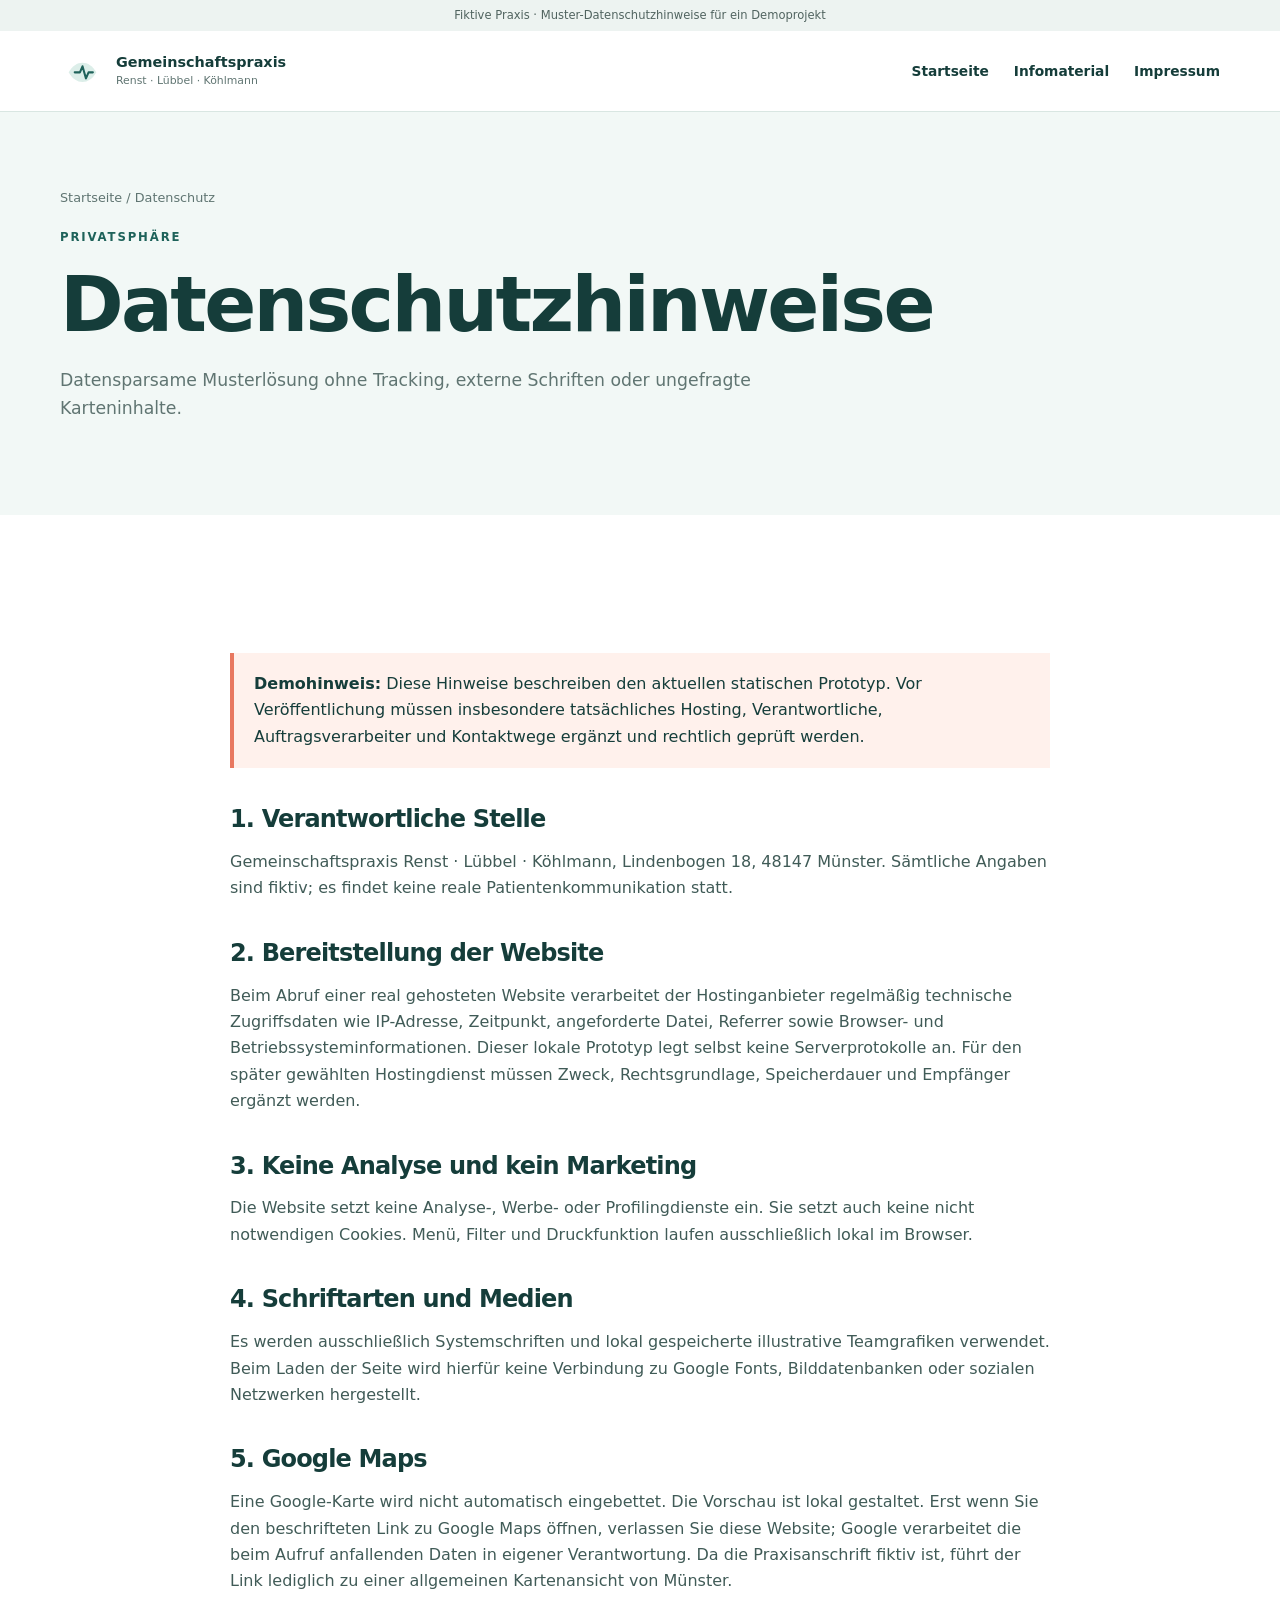
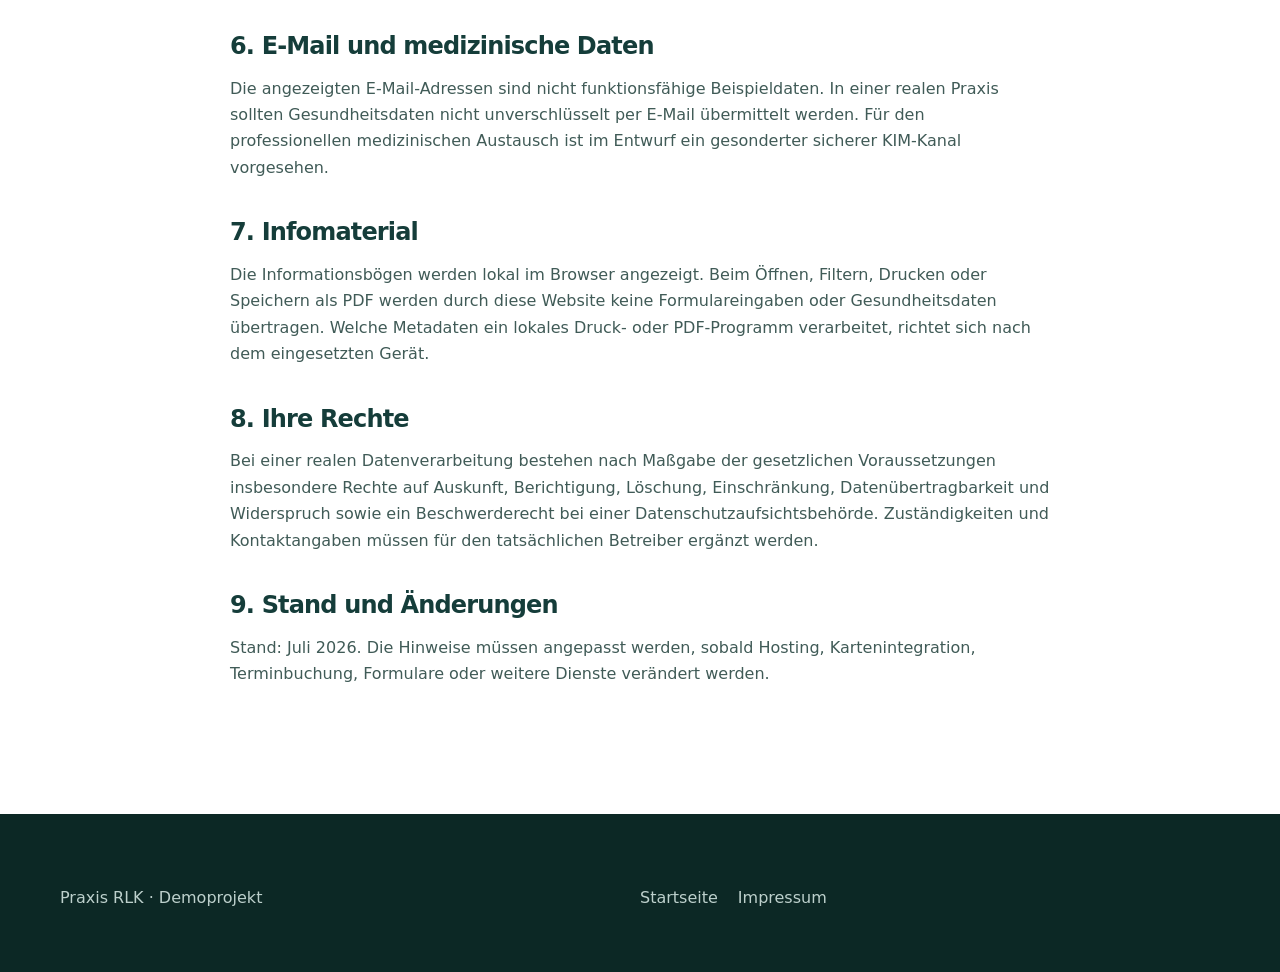
==== datenschutz.html @ 663704b7 "Expand practice site with team and patient resources" ====
<!doctype html>
<html lang="de">
  <head>
    <meta charset="UTF-8" />
    <meta name="viewport" content="width=device-width,initial-scale=1" />
    <title>Datenschutz · Praxis RLK</title>
    <link rel="stylesheet" href="styles.css" />
  </head>
  <body>
    <div class="demo-bar">
      Fiktive Praxis · Muster-Datenschutzhinweise für ein Demoprojekt
    </div>
    <header class="site-header">
      <div class="container header-inner">
        <a class="brand" href="index.html"
          ><svg class="logo" viewBox="0 0 52 52">
            <path d="M10 27c8-15 24-15 32 0-8 15-24 15-32 0Z" />
            <path d="M17 27h6l3-7 4 14 3-7h5" /></svg
          ><span
            ><strong>Gemeinschaftspraxis</strong
            ><small>Renst · Lübbel · Köhlmann</small></span
          ></a
        >
        <nav class="main-nav">
          <a href="index.html">Startseite</a
          ><a href="infomaterial.html">Infomaterial</a
          ><a href="impressum.html">Impressum</a>
        </nav>
      </div>
    </header>
    <main>
      <section class="subpage-hero">
        <div class="container">
          <div class="breadcrumbs">
            <a href="index.html">Startseite</a> / Datenschutz
          </div>
          <span class="eyebrow">Privatsphäre</span>
          <h1>Datenschutzhinweise</h1>
          <p>
            Datensparsame Musterlösung ohne Tracking, externe Schriften oder
            ungefragte Karteninhalte.
          </p>
        </div>
      </section>
      <section class="section">
        <div class="container legal-copy">
          <div class="notice">
            <b>Demohinweis:</b> Diese Hinweise beschreiben den aktuellen
            statischen Prototyp. Vor Veröffentlichung müssen insbesondere
            tatsächliches Hosting, Verantwortliche, Auftragsverarbeiter und
            Kontaktwege ergänzt und rechtlich geprüft werden.
          </div>
          <h2>1. Verantwortliche Stelle</h2>
          <p>
            Gemeinschaftspraxis Renst · Lübbel · Köhlmann, Lindenbogen 18, 48147
            Münster. Sämtliche Angaben sind fiktiv; es findet keine reale
            Patientenkommunikation statt.
          </p>
          <h2>2. Bereitstellung der Website</h2>
          <p>
            Beim Abruf einer real gehosteten Website verarbeitet der
            Hostinganbieter regelmäßig technische Zugriffsdaten wie IP-Adresse,
            Zeitpunkt, angeforderte Datei, Referrer sowie Browser- und
            Betriebssysteminformationen. Dieser lokale Prototyp legt selbst
            keine Serverprotokolle an. Für den später gewählten Hostingdienst
            müssen Zweck, Rechtsgrundlage, Speicherdauer und Empfänger ergänzt
            werden.
          </p>
          <h2>3. Keine Analyse und kein Marketing</h2>
          <p>
            Die Website setzt keine Analyse-, Werbe- oder Profilingdienste ein.
            Sie setzt auch keine nicht notwendigen Cookies. Menü, Filter und
            Druckfunktion laufen ausschließlich lokal im Browser.
          </p>
          <h2>4. Schriftarten und Medien</h2>
          <p>
            Es werden ausschließlich Systemschriften und lokal gespeicherte
            illustrative Teamgrafiken verwendet. Beim Laden der Seite wird
            hierfür keine Verbindung zu Google Fonts, Bilddatenbanken oder
            sozialen Netzwerken hergestellt.
          </p>
          <h2>5. Google Maps</h2>
          <p>
            Eine Google-Karte wird nicht automatisch eingebettet. Die Vorschau
            ist lokal gestaltet. Erst wenn Sie den beschrifteten Link zu Google
            Maps öffnen, verlassen Sie diese Website; Google verarbeitet die
            beim Aufruf anfallenden Daten in eigener Verantwortung. Da die
            Praxisanschrift fiktiv ist, führt der Link lediglich zu einer
            allgemeinen Kartenansicht von Münster.
          </p>
          <h2>6. E-Mail und medizinische Daten</h2>
          <p>
            Die angezeigten E-Mail-Adressen sind nicht funktionsfähige
            Beispieldaten. In einer realen Praxis sollten Gesundheitsdaten nicht
            unverschlüsselt per E-Mail übermittelt werden. Für den
            professionellen medizinischen Austausch ist im Entwurf ein
            gesonderter sicherer KIM-Kanal vorgesehen.
          </p>
          <h2>7. Infomaterial</h2>
          <p>
            Die Informationsbögen werden lokal im Browser angezeigt. Beim
            Öffnen, Filtern, Drucken oder Speichern als PDF werden durch diese
            Website keine Formulareingaben oder Gesundheitsdaten übertragen.
            Welche Metadaten ein lokales Druck- oder PDF-Programm verarbeitet,
            richtet sich nach dem eingesetzten Gerät.
          </p>
          <h2>8. Ihre Rechte</h2>
          <p>
            Bei einer realen Datenverarbeitung bestehen nach Maßgabe der
            gesetzlichen Voraussetzungen insbesondere Rechte auf Auskunft,
            Berichtigung, Löschung, Einschränkung, Datenübertragbarkeit und
            Widerspruch sowie ein Beschwerderecht bei einer
            Datenschutzaufsichtsbehörde. Zuständigkeiten und Kontaktangaben
            müssen für den tatsächlichen Betreiber ergänzt werden.
          </p>
          <h2>9. Stand und Änderungen</h2>
          <p>
            Stand: Juli 2026. Die Hinweise müssen angepasst werden, sobald
            Hosting, Kartenintegration, Terminbuchung, Formulare oder weitere
            Dienste verändert werden.
          </p>
        </div>
      </section>
    </main>
    <footer class="site-footer">
      <div class="container footer-main">
        <p>Praxis RLK · Demoprojekt</p>
        <nav>
          <a href="index.html">Startseite</a
          ><a href="impressum.html">Impressum</a>
        </nav>
      </div>
    </footer>
  </body>
</html>
---- styles.css ----
:root {
  --ink: #153d3a;
  --green: #1e625a;
  --mint: #dceee9;
  --pale: #f2f8f6;
  --cream: #fbfaf6;
  --coral: #e87860;
  --white: #fff;
  --muted: #607572;
  --line: #d9e6e2;
  --dark: #102e2b;
  --shadow: 0 20px 60px rgba(21, 61, 58, 0.12);
}
* {
  box-sizing: border-box;
}
html {
  scroll-behavior: smooth;
}
body {
  margin: 0;
  color: var(--ink);
  font-family:
    Inter,
    ui-sans-serif,
    system-ui,
    -apple-system,
    "Segoe UI",
    sans-serif;
  line-height: 1.65;
  background: #fff;
}
a {
  color: inherit;
  text-decoration: none;
}
button {
  font: inherit;
}
.container {
  width: min(1160px, calc(100% - 48px));
  margin: auto;
}
.sr-only {
  position: absolute;
  width: 1px;
  height: 1px;
  overflow: hidden;
  clip: rect(0, 0, 0, 0);
}
.skip-link {
  position: fixed;
  top: -60px;
  left: 20px;
  z-index: 100;
  padding: 10px 16px;
  background: var(--ink);
  color: #fff;
}
.skip-link:focus {
  top: 16px;
}
.demo-bar {
  padding: 6px 20px;
  text-align: center;
  color: #516460;
  background: #edf3f1;
  font-size: 0.72rem;
}
.site-header {
  position: sticky;
  top: 0;
  z-index: 20;
  background: rgba(255, 255, 255, 0.95);
  border-bottom: 1px solid var(--line);
  backdrop-filter: blur(12px);
}
.header-inner {
  min-height: 80px;
  display: flex;
  align-items: center;
  justify-content: space-between;
}
.brand {
  display: flex;
  align-items: center;
  gap: 11px;
  line-height: 1.1;
}
.brand strong,
.brand small {
  display: block;
}
.brand strong {
  font-size: 0.9rem;
}
.brand small {
  margin-top: 5px;
  color: var(--muted);
  font-size: 0.68rem;
}
.logo {
  width: 45px;
  height: 45px;
}
.logo path:first-child {
  fill: var(--mint);
}
.logo path:last-child {
  fill: none;
  stroke: var(--green);
  stroke-width: 2.4;
  stroke-linecap: round;
  stroke-linejoin: round;
}
.main-nav {
  display: flex;
  align-items: center;
  gap: 25px;
  font-size: 0.86rem;
  font-weight: 650;
}
.main-nav a:hover {
  color: var(--coral);
}
.menu-toggle {
  display: none;
  border: 0;
  background: transparent;
}
.menu-toggle > span:not(.sr-only) {
  display: block;
  width: 24px;
  height: 2px;
  margin: 5px;
  background: var(--ink);
}
h1,
h2,
h3 {
  margin: 0;
  line-height: 1.12;
  letter-spacing: -0.035em;
}
h1 {
  font-size: clamp(3.2rem, 6vw, 5.8rem);
}
h1 em {
  font-style: normal;
  color: var(--coral);
}
h2 {
  font-size: clamp(2.2rem, 4vw, 3.6rem);
}
.eyebrow {
  display: block;
  margin-bottom: 15px;
  color: var(--green);
  font-size: 0.73rem;
  font-weight: 800;
  letter-spacing: 0.16em;
  text-transform: uppercase;
}
.eyebrow.light {
  color: #99c9be;
}
.button {
  display: inline-flex;
  align-items: center;
  justify-content: center;
  min-height: 52px;
  padding: 0 23px;
  border: 0;
  border-radius: 5px;
  color: #fff;
  background: var(--green);
  font-weight: 750;
  cursor: pointer;
}
.button:hover {
  background: #174e48;
}
.button-light {
  color: var(--ink);
  background: #fff;
}
.text-link {
  font-weight: 750;
  text-decoration: underline;
  text-underline-offset: 5px;
}
.hero {
  overflow: hidden;
  padding-top: 80px;
  background: linear-gradient(115deg, var(--cream), #fff 65%);
}
.hero-grid {
  display: grid;
  grid-template-columns: 1.05fr 0.95fr;
  align-items: center;
  gap: 60px;
}
.hero-copy {
  padding-bottom: 75px;
}
.lead {
  max-width: 600px;
  margin: 25px 0 30px;
  color: var(--muted);
  font-size: 1.18rem;
}
.hero-actions {
  display: flex;
  align-items: center;
  gap: 28px;
}
.trust-row {
  display: flex;
  flex-wrap: wrap;
  gap: 20px;
  margin-top: 34px;
  color: var(--muted);
  font-size: 0.84rem;
}
.hero-art {
  position: relative;
  min-height: 500px;
}
.hero-circle {
  position: absolute;
  inset: 15px -120px 0 10px;
  border-radius: 180px 0 0;
  background: #d5e9e4;
}
.hero-art svg {
  position: absolute;
  bottom: 0;
  left: 20px;
  width: 500px;
  max-width: 100%;
}
.hero-note {
  position: absolute;
  bottom: 26px;
  left: -10px;
  padding: 16px 20px;
  background: white;
  box-shadow: var(--shadow);
}
.hero-note b,
.hero-note small {
  display: block;
}
.hero-note small {
  color: var(--muted);
}
.quick-info {
  position: relative;
  display: grid;
  grid-template-columns: repeat(3, 1fr);
  background: #fff;
  box-shadow: 0 -8px 35px rgba(21, 61, 58, 0.06);
}
.quick-info > div {
  display: flex;
  gap: 14px;
  align-items: center;
  padding: 22px 28px;
  border-right: 1px solid var(--line);
}
.quick-info span {
  font-size: 1.4rem;
  color: var(--green);
}
.quick-info p {
  margin: 0;
}
.quick-info small,
.quick-info strong {
  display: block;
}
.quick-info small {
  color: var(--muted);
}
.section {
  padding: 110px 0;
}
.section-heading {
  display: grid;
  grid-template-columns: 1.15fr 0.85fr;
  align-items: end;
  gap: 80px;
  margin-bottom: 48px;
}
.section-heading > p {
  margin: 0;
  color: var(--muted);
}
.team-section {
  background: var(--pale);
}
.group-title {
  display: flex;
  justify-content: space-between;
  align-items: center;
  margin-bottom: 20px;
  font-size: 1.15rem;
}
.group-title span {
  color: var(--muted);
  font-size: 0.75rem;
  font-weight: 500;
  letter-spacing: 0.05em;
}
.team-second {
  margin-top: 55px;
}
.team-grid {
  display: grid;
  grid-template-columns: repeat(3, 1fr);
  gap: 22px;
}
.person-card {
  overflow: hidden;
  background: #fff;
  box-shadow: 0 8px 30px rgba(21, 61, 58, 0.05);
}
.person-card img {
  display: block;
  width: 100%;
  height: 330px;
  object-fit: cover;
  background: #d8e9e4;
}
.person-card > div {
  padding: 23px 24px 27px;
}
.person-card p {
  margin: 0 0 7px;
  color: var(--coral);
  font-size: 0.7rem;
  font-weight: 800;
  text-transform: uppercase;
  letter-spacing: 0.12em;
}
.person-card h3 {
  font-size: 1.22rem;
}
.person-card span {
  color: var(--muted);
  font-size: 0.84rem;
}
.assistants .person-card img {
  height: 280px;
}
.image-disclaimer,
.fineprint {
  margin: 25px 0 0;
  color: var(--muted);
  font-size: 0.78rem;
}
.services-grid {
  display: grid;
  grid-template-columns: repeat(3, 1fr);
  border-top: 1px solid var(--line);
  border-left: 1px solid var(--line);
}
.services-grid article {
  min-height: 205px;
  padding: 30px;
  border-right: 1px solid var(--line);
  border-bottom: 1px solid var(--line);
}
.services-grid i {
  display: block;
  color: #9eb2ae;
  font-size: 0.72rem;
  font-style: normal;
}
.services-grid b {
  display: block;
  margin: 25px 0 8px;
  font-size: 1.05rem;
}
.services-grid p {
  margin: 0;
  color: var(--muted);
  font-size: 0.87rem;
}
.material-teaser {
  padding: 90px 0;
  color: white;
  background: var(--green);
}
.teaser-grid {
  display: grid;
  grid-template-columns: 1fr 1fr;
  gap: 100px;
  align-items: center;
}
.teaser-grid p {
  max-width: 540px;
  color: #cce0db;
}
.paper-stack {
  position: relative;
  min-height: 330px;
}
.paper-stack article {
  position: absolute;
  width: 78%;
  padding: 30px;
  color: var(--ink);
  background: #fff;
  box-shadow: var(--shadow);
  transform: rotate(-3deg);
}
.paper-stack article:nth-child(2) {
  top: 70px;
  left: 12%;
  transform: rotate(2deg);
}
.paper-stack article:nth-child(3) {
  top: 145px;
  left: 22%;
  transform: rotate(-1deg);
}
.paper-stack span,
.paper-stack b,
.paper-stack small {
  display: block;
}
.paper-stack span {
  color: var(--coral);
  font-size: 0.7rem;
}
.paper-stack b {
  margin: 15px 0;
}
.paper-stack small {
  color: var(--muted);
}
.hours-section {
  color: #fff;
  background: var(--dark);
}
.hours-grid {
  display: grid;
  grid-template-columns: 1fr 1fr;
  gap: 100px;
  align-items: center;
}
.hours-grid > div:first-child p {
  color: #bfd1cd;
}
.hours-card {
  padding: 28px 40px;
  background: rgba(255, 255, 255, 0.08);
}
.hours-card div {
  display: flex;
  justify-content: space-between;
  padding: 13px 0;
  border-bottom: 1px solid rgba(255, 255, 255, 0.14);
}
.hours-card p {
  text-align: center;
  color: #a8c1bc;
  font-size: 0.8rem;
}
.contact-section {
  background: var(--cream);
}
.contact-grid {
  display: grid;
  grid-template-columns: 0.68fr 1.32fr;
  gap: 60px;
}
.contact-details > a,
.contact-details > div {
  display: flex;
  gap: 15px;
  padding: 17px 0;
  border-bottom: 1px solid var(--line);
}
.contact-details > * > span {
  display: grid;
  place-items: center;
  width: 42px;
  height: 42px;
  flex: 0 0 42px;
  border-radius: 50%;
  color: var(--green);
  background: var(--mint);
}
.contact-details p {
  margin: 0;
}
.contact-details small,
.contact-details b {
  display: block;
}
.contact-details small {
  color: var(--muted);
}
.contact-details aside {
  margin-top: 25px;
  padding: 18px;
  background: #fff;
  border-left: 3px solid var(--coral);
}
.contact-details aside p {
  color: var(--muted);
  font-size: 0.83rem;
}
.map-consent {
  position: relative;
  min-height: 430px;
  overflow: hidden;
  background: #dfeae4;
}
.map-drawing {
  position: absolute;
  inset: 0;
  opacity: 0.5;
  background:
    repeating-linear-gradient(
      30deg,
      transparent 0 50px,
      #fff 51px 58px,
      transparent 59px 110px
    ),
    repeating-linear-gradient(
      120deg,
      transparent 0 70px,
      #b9d1c9 71px 78px,
      transparent 79px 135px
    );
}
.pin {
  position: absolute;
  top: 40%;
  left: 48%;
  display: grid;
  place-items: center;
  width: 55px;
  height: 55px;
  border: 6px solid #fff;
  border-radius: 50% 50% 50% 0;
  color: #fff;
  background: var(--coral);
  font-size: 1.4rem;
  transform: rotate(-45deg);
}
.map-copy {
  position: absolute;
  right: 25px;
  bottom: 25px;
  width: min(420px, calc(100% - 50px));
  padding: 25px;
  background: #fff;
  box-shadow: var(--shadow);
}
.map-copy h3 {
  font-size: 1.4rem;
}
.map-copy p {
  color: var(--muted);
  font-size: 0.84rem;
}
.map-copy .button {
  margin-right: 15px;
}
.map-copy .text-link {
  display: inline-block;
  margin-top: 14px;
  font-size: 0.78rem;
}
.map-consent.is-active .map-drawing {
  background: #d9e7e3;
}
.map-consent.is-active .map-copy {
  position: absolute;
  inset: 25px;
  width: auto;
  display: grid;
  place-items: center;
  text-align: center;
}
.professional-contact {
  display: grid;
  grid-template-columns: 0.75fr 1.25fr;
  gap: 55px;
  margin-top: 75px;
  padding: 42px;
  color: #fff;
  background: var(--ink);
}
.professional-contact h2 {
  font-size: 2.1rem;
}
.professional-contact p {
  color: #c5d5d1;
}
.pro-options {
  display: grid;
  gap: 10px;
}
.pro-options article {
  padding: 17px 20px;
  background: rgba(255, 255, 255, 0.08);
}
.pro-options b,
.pro-options p,
.pro-options small {
  display: block;
  margin: 0;
}
.pro-options small {
  color: #a9c3bd;
}
.emergency {
  padding: 24px 0;
  background: #fff0eb;
}
.emergency .container {
  display: flex;
  justify-content: center;
  gap: 25px;
}
.emergency p {
  margin: 0;
}
.emergency a {
  font-weight: bold;
  text-decoration: underline;
}
.site-footer {
  padding-top: 55px;
  color: #bdd0cc;
  background: #0c2825;
}
.footer-main {
  display: grid;
  grid-template-columns: 1fr 1fr auto;
  align-items: center;
  gap: 30px;
  padding-bottom: 45px;
}
.footer-main nav {
  display: flex;
  gap: 20px;
}
.footer-bottom {
  display: flex;
  justify-content: space-between;
  padding: 18px 0;
  border-top: 1px solid rgba(255, 255, 255, 0.12);
  font-size: 0.75rem;
}
/* Unterseiten und Infomaterial */
.subpage-hero {
  padding: 75px 0;
  background: var(--pale);
}
.subpage-hero p {
  max-width: 720px;
  color: var(--muted);
  font-size: 1.08rem;
}
.breadcrumbs {
  margin-bottom: 20px;
  color: var(--muted);
  font-size: 0.8rem;
}
.library-toolbar {
  display: flex;
  flex-wrap: wrap;
  gap: 10px;
  margin-bottom: 35px;
}
.filter-button {
  padding: 9px 14px;
  border: 1px solid var(--line);
  border-radius: 99px;
  background: #fff;
  color: var(--ink);
  cursor: pointer;
}
.filter-button.active {
  color: #fff;
  background: var(--green);
}
.material-grid {
  display: grid;
  grid-template-columns: repeat(3, 1fr);
  gap: 18px;
}
.material-card {
  display: flex;
  flex-direction: column;
  min-height: 245px;
  padding: 25px;
  border: 1px solid var(--line);
  background: #fff;
}
.material-card .tag {
  color: var(--coral);
  font-size: 0.68rem;
  font-weight: 800;
  text-transform: uppercase;
  letter-spacing: 0.1em;
}
.material-card h2 {
  margin: 22px 0 10px;
  font-size: 1.25rem;
}
.material-card p {
  margin: 0 0 22px;
  color: var(--muted);
  font-size: 0.86rem;
}
.material-card a {
  margin-top: auto;
  font-weight: 750;
}
.sheet {
  display: none;
}
.sheet:target {
  display: block;
}
.sheet:target ~ .material-library {
  display: none;
}
.info-sheet {
  max-width: 840px;
  margin: 0 auto;
  padding: 60px 0;
}
.sheet-header {
  padding-bottom: 30px;
  border-bottom: 3px solid var(--green);
}
.sheet-header h1 {
  font-size: 2.7rem;
}
.sheet-meta {
  color: var(--muted);
  font-size: 0.8rem;
}
.sheet-body h2 {
  margin-top: 35px;
  font-size: 1.35rem;
}
.sheet-body li {
  margin-bottom: 8px;
}
.notice {
  margin: 28px 0;
  padding: 18px 20px;
  background: #fff1ec;
  border-left: 4px solid var(--coral);
}
.sheet-actions {
  display: flex;
  gap: 12px;
  margin-top: 35px;
}
.legal-copy {
  max-width: 820px;
}
.legal-copy h2 {
  margin-top: 38px;
  font-size: 1.5rem;
}
.legal-copy h3 {
  margin-top: 25px;
  font-size: 1.1rem;
}
.legal-copy p,
.legal-copy li {
  color: #405b57;
}
@media (max-width: 980px) {
  .main-nav {
    position: absolute;
    top: 80px;
    left: 0;
    right: 0;
    display: none;
    flex-direction: column;
    align-items: stretch;
    padding: 24px;
    background: #fff;
    box-shadow: var(--shadow);
  }
  .main-nav.is-open {
    display: flex;
  }
  .menu-toggle {
    display: block;
  }
  .hero-grid,
  .section-heading,
  .teaser-grid,
  .hours-grid,
  .contact-grid,
  .professional-contact {
    grid-template-columns: 1fr;
  }
  .hero-copy {
    padding-bottom: 10px;
  }
  .hero-art {
    min-height: 410px;
  }
  .quick-info,
  .team-grid,
  .services-grid,
  .material-grid {
    grid-template-columns: repeat(2, 1fr);
  }
  .teaser-grid,
  .hours-grid {
    gap: 50px;
  }
  .footer-main {
    grid-template-columns: 1fr 1fr;
  }
  .footer-main nav {
    grid-column: 1/-1;
  }
}
@media (max-width: 640px) {
  .container {
    width: min(100% - 30px, 1160px);
  }
  .demo-bar {
    font-size: 0.62rem;
  }
  .brand strong {
    font-size: 0.78rem;
  }
  .brand small {
    font-size: 0.58rem;
  }
  .logo {
    width: 38px;
  }
  .hero {
    padding-top: 55px;
  }
  .hero-actions {
    align-items: flex-start;
    flex-direction: column;
  }
  .hero-art {
    min-height: 330px;
  }
  .quick-info,
  .team-grid,
  .services-grid,
  .material-grid {
    grid-template-columns: 1fr;
  }
  .quick-info > div {
    border-right: 0;
    border-bottom: 1px solid var(--line);
  }
  .section {
    padding: 75px 0;
  }
  .group-title {
    align-items: flex-start;
    flex-direction: column;
    gap: 7px;
  }
  .person-card img,
  .assistants .person-card img {
    height: 340px;
  }
  .paper-stack {
    min-height: 300px;
  }
  .hours-card {
    padding: 20px;
  }
  .professional-contact {
    padding: 28px;
  }
  .map-copy .button {
    margin: 0;
  }
  .emergency .container,
  .footer-bottom {
    align-items: flex-start;
    flex-direction: column;
    gap: 5px;
  }
  .footer-main {
    grid-template-columns: 1fr;
  }
  .footer-main nav {
    grid-column: auto;
    flex-wrap: wrap;
  }
  .sheet-header h1 {
    font-size: 2rem;
  }
}
@media print {
  .demo-bar,
  .site-header,
  .site-footer,
  .subpage-hero,
  .material-library,
  .sheet-actions {
    display: none !important;
  }
  .sheet,
  .sheet:target {
    display: block;
  }
  .sheet:not(:target) {
    display: none;
  }
  .info-sheet {
    padding: 0;
  }
  .notice {
    break-inside: avoid;
  }
  body {
    font-size: 11pt;
    color: #000;
  }
  .sheet-body h2 {
    break-after: avoid;
  }
}
@media (prefers-reduced-motion: reduce) {
  html {
    scroll-behavior: auto;
  }
  * {
    transition: none !important;
  }
}
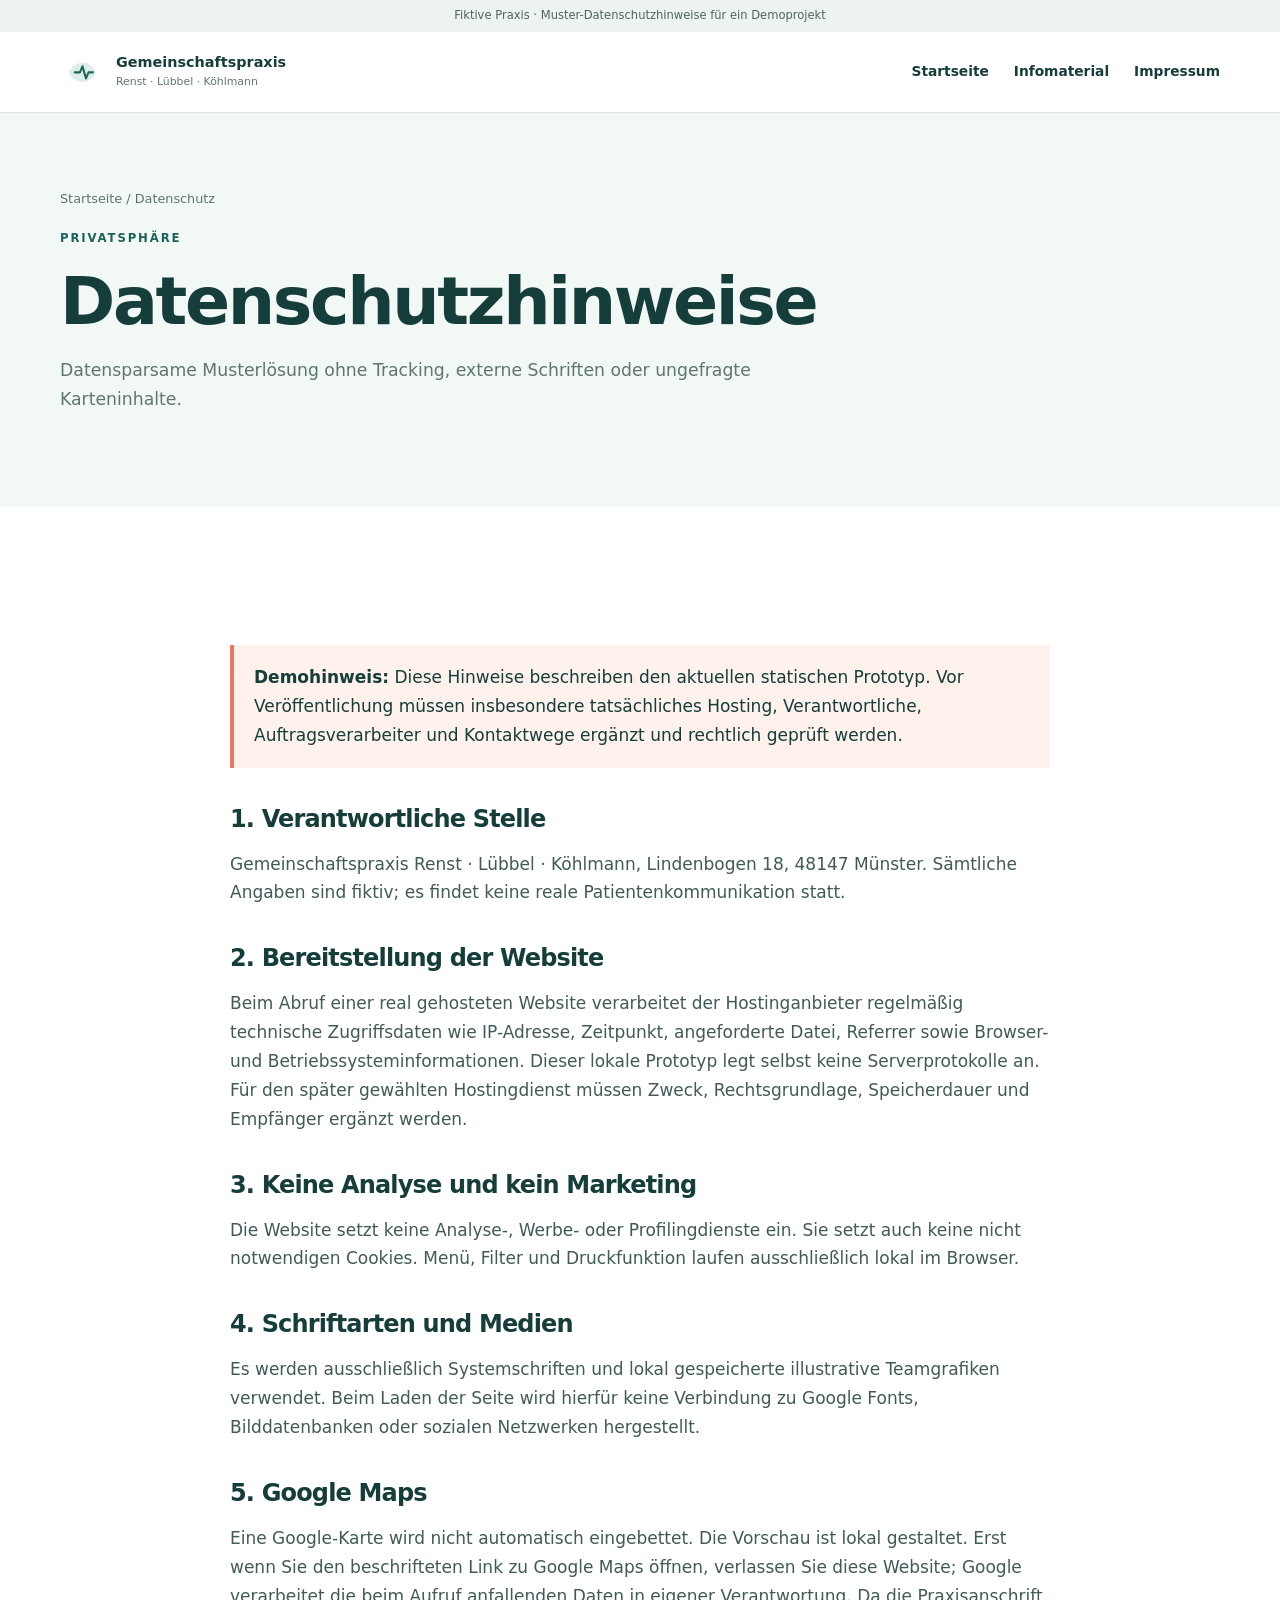
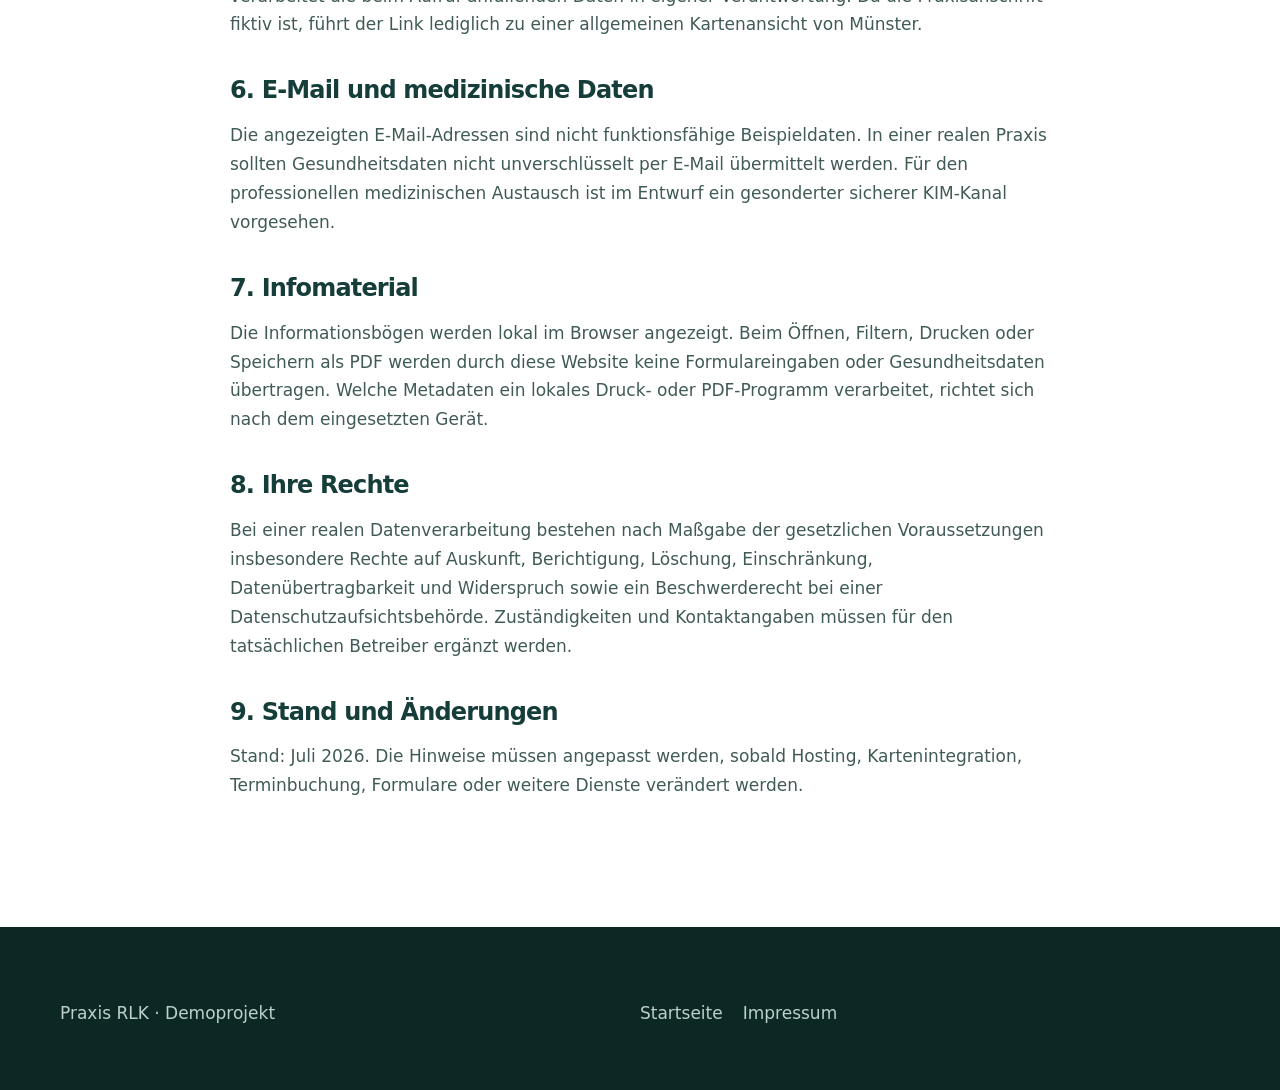
==== commit cafb8c82: "Restructure practice site and expand patient guides" ====
--- a/datenschutz.html
+++ b/datenschutz.html
@@ -21,7 +21,16 @@
             ><small>Renst · Lübbel · Köhlmann</small></span
           ></a
         >
-        <nav class="main-nav">
+        <button
+          class="menu-toggle"
+          type="button"
+          aria-expanded="false"
+          aria-controls="main-nav"
+        >
+          <span></span><span></span><span></span
+          ><span class="sr-only">Menü öffnen</span>
+        </button>
+        <nav class="main-nav" id="main-nav" aria-label="Hauptnavigation">
           <a href="index.html">Startseite</a
           ><a href="infomaterial.html">Infomaterial</a
           ><a href="impressum.html">Impressum</a>
--- a/styles.css
+++ b/styles.css
@@ -947,3 +947,279 @@
     transition: none !important;
   }
 }
+
+/* Ruhige Portal-Startseite und klar getrennte Inhaltsseiten */
+body {
+  font-size: 17px;
+  line-height: 1.7;
+}
+h1,
+h2,
+h3,
+body {
+  font-family:
+    Inter,
+    ui-sans-serif,
+    system-ui,
+    -apple-system,
+    "Segoe UI",
+    sans-serif;
+}
+h1 {
+  font-size: clamp(3rem, 5.2vw, 5rem);
+}
+h2 {
+  font-size: clamp(2rem, 3.2vw, 3rem);
+}
+.landing {
+  padding: 105px 0 90px;
+  background: var(--cream);
+}
+.landing-grid {
+  display: grid;
+  grid-template-columns: 1.3fr 0.7fr;
+  align-items: end;
+  gap: 90px;
+}
+.landing-grid .lead {
+  max-width: 680px;
+}
+.landing-panel {
+  padding: 34px;
+  border-top: 4px solid var(--coral);
+  background: #fff;
+  box-shadow: var(--shadow);
+}
+.landing-panel span,
+.landing-panel strong,
+.landing-panel small {
+  display: block;
+}
+.landing-panel span {
+  color: var(--muted);
+  font-size: 0.78rem;
+  text-transform: uppercase;
+  letter-spacing: 0.12em;
+}
+.landing-panel strong {
+  margin: 18px 0;
+  font-size: 1.35rem;
+  line-height: 1.45;
+}
+.landing-panel small {
+  color: var(--muted);
+}
+.portal-section {
+  padding: 85px 0 110px;
+}
+.portal-intro {
+  margin: 0 0 30px;
+  color: var(--muted);
+  font-size: 1rem;
+}
+.portal-grid {
+  display: grid;
+  grid-template-columns: repeat(3, 1fr);
+  border-top: 1px solid var(--line);
+  border-left: 1px solid var(--line);
+}
+.portal-grid > a {
+  min-height: 245px;
+  padding: 34px;
+  border-right: 1px solid var(--line);
+  border-bottom: 1px solid var(--line);
+  background: #fff;
+}
+.portal-grid > a:hover {
+  background: var(--pale);
+}
+.portal-grid span {
+  color: var(--coral);
+  font-size: 0.75rem;
+}
+.portal-grid h2 {
+  margin: 36px 0 10px;
+  font-size: 1.45rem;
+}
+.portal-grid p {
+  margin: 0 0 24px;
+  color: var(--muted);
+  font-size: 0.92rem;
+}
+.portal-grid b {
+  font-size: 0.85rem;
+}
+.content-split {
+  display: grid;
+  grid-template-columns: 1fr 0.85fr;
+  gap: 100px;
+  align-items: start;
+}
+.content-split article p {
+  color: var(--muted);
+}
+.dark-card {
+  color: #fff;
+  background: var(--ink);
+}
+.dark-card h2 {
+  margin-bottom: 22px;
+  font-size: 1.55rem;
+}
+.simple-section-title {
+  margin-bottom: 28px;
+  font-size: 1.65rem;
+}
+.second-title {
+  margin-top: 75px;
+}
+.pro-section {
+  color: #fff;
+  background: var(--ink);
+}
+.pro-section .professional-contact {
+  margin-top: 0;
+  padding: 0;
+}
+
+/* Ausführliche, druckfreundliche Informationsbögen */
+.info-sheet {
+  max-width: 900px;
+  padding: 80px 52px;
+}
+.sheet-header {
+  margin-bottom: 40px;
+  padding-bottom: 32px;
+}
+.sheet-header h1 {
+  max-width: 760px;
+  font-size: clamp(2.35rem, 4vw, 3.35rem);
+}
+.sheet-lead {
+  margin: 0 0 36px;
+  color: #405b57;
+  font-size: 1.1rem;
+  line-height: 1.75;
+}
+.sheet-body {
+  font-size: 1rem;
+  line-height: 1.75;
+}
+.sheet-body > h2 {
+  margin: 44px 0 14px;
+  font-size: 1.45rem;
+}
+.sheet-body > p {
+  max-width: 72ch;
+}
+.sheet-body ol {
+  margin: 22px 0 34px;
+  padding-left: 1.4rem;
+}
+.sheet-body li {
+  padding-left: 10px;
+  margin-bottom: 15px;
+}
+.sheet-columns {
+  display: grid;
+  grid-template-columns: 1fr 1fr;
+  gap: 48px;
+  margin: 45px 0;
+  padding: 36px 0;
+  border-top: 1px solid var(--line);
+  border-bottom: 1px solid var(--line);
+}
+.sheet-columns h2 {
+  margin: 0 0 12px;
+  font-size: 1.25rem;
+}
+.sheet-columns p {
+  margin: 0;
+  color: #405b57;
+}
+.sheet .notice {
+  margin: 38px 0;
+  padding: 24px 28px;
+}
+.sheet-actions {
+  padding-top: 20px;
+  border-top: 1px solid var(--line);
+}
+.material-card {
+  min-height: 270px;
+  padding: 30px;
+}
+.material-card h2 {
+  margin-top: 26px;
+  line-height: 1.3;
+}
+
+@page {
+  size: A4;
+  margin: 18mm;
+}
+@media print {
+  .info-sheet {
+    width: auto;
+    max-width: none;
+    min-height: 260mm;
+    padding: 0;
+  }
+  .sheet-header h1 {
+    font-size: 25pt;
+  }
+  .sheet-lead {
+    font-size: 11pt;
+  }
+  .sheet-body {
+    font-size: 10.5pt;
+    line-height: 1.55;
+  }
+  .sheet-body > h2 {
+    margin-top: 8mm;
+    font-size: 15pt;
+  }
+  .sheet-columns {
+    gap: 10mm;
+    margin: 8mm 0;
+    padding: 7mm 0;
+  }
+  .notice {
+    background: #f5f5f5 !important;
+    print-color-adjust: exact;
+  }
+}
+@media (max-width: 980px) {
+  .landing-grid,
+  .content-split {
+    grid-template-columns: 1fr;
+    gap: 45px;
+  }
+  .portal-grid {
+    grid-template-columns: repeat(2, 1fr);
+  }
+}
+@media (max-width: 640px) {
+  body {
+    font-size: 16px;
+  }
+  .landing {
+    padding: 65px 0;
+  }
+  .portal-section {
+    padding: 60px 0 80px;
+  }
+  .portal-grid {
+    grid-template-columns: 1fr;
+  }
+  .portal-grid > a {
+    min-height: 210px;
+  }
+  .info-sheet {
+    padding: 55px 0;
+  }
+  .sheet-columns {
+    grid-template-columns: 1fr;
+    gap: 32px;
+  }
+}
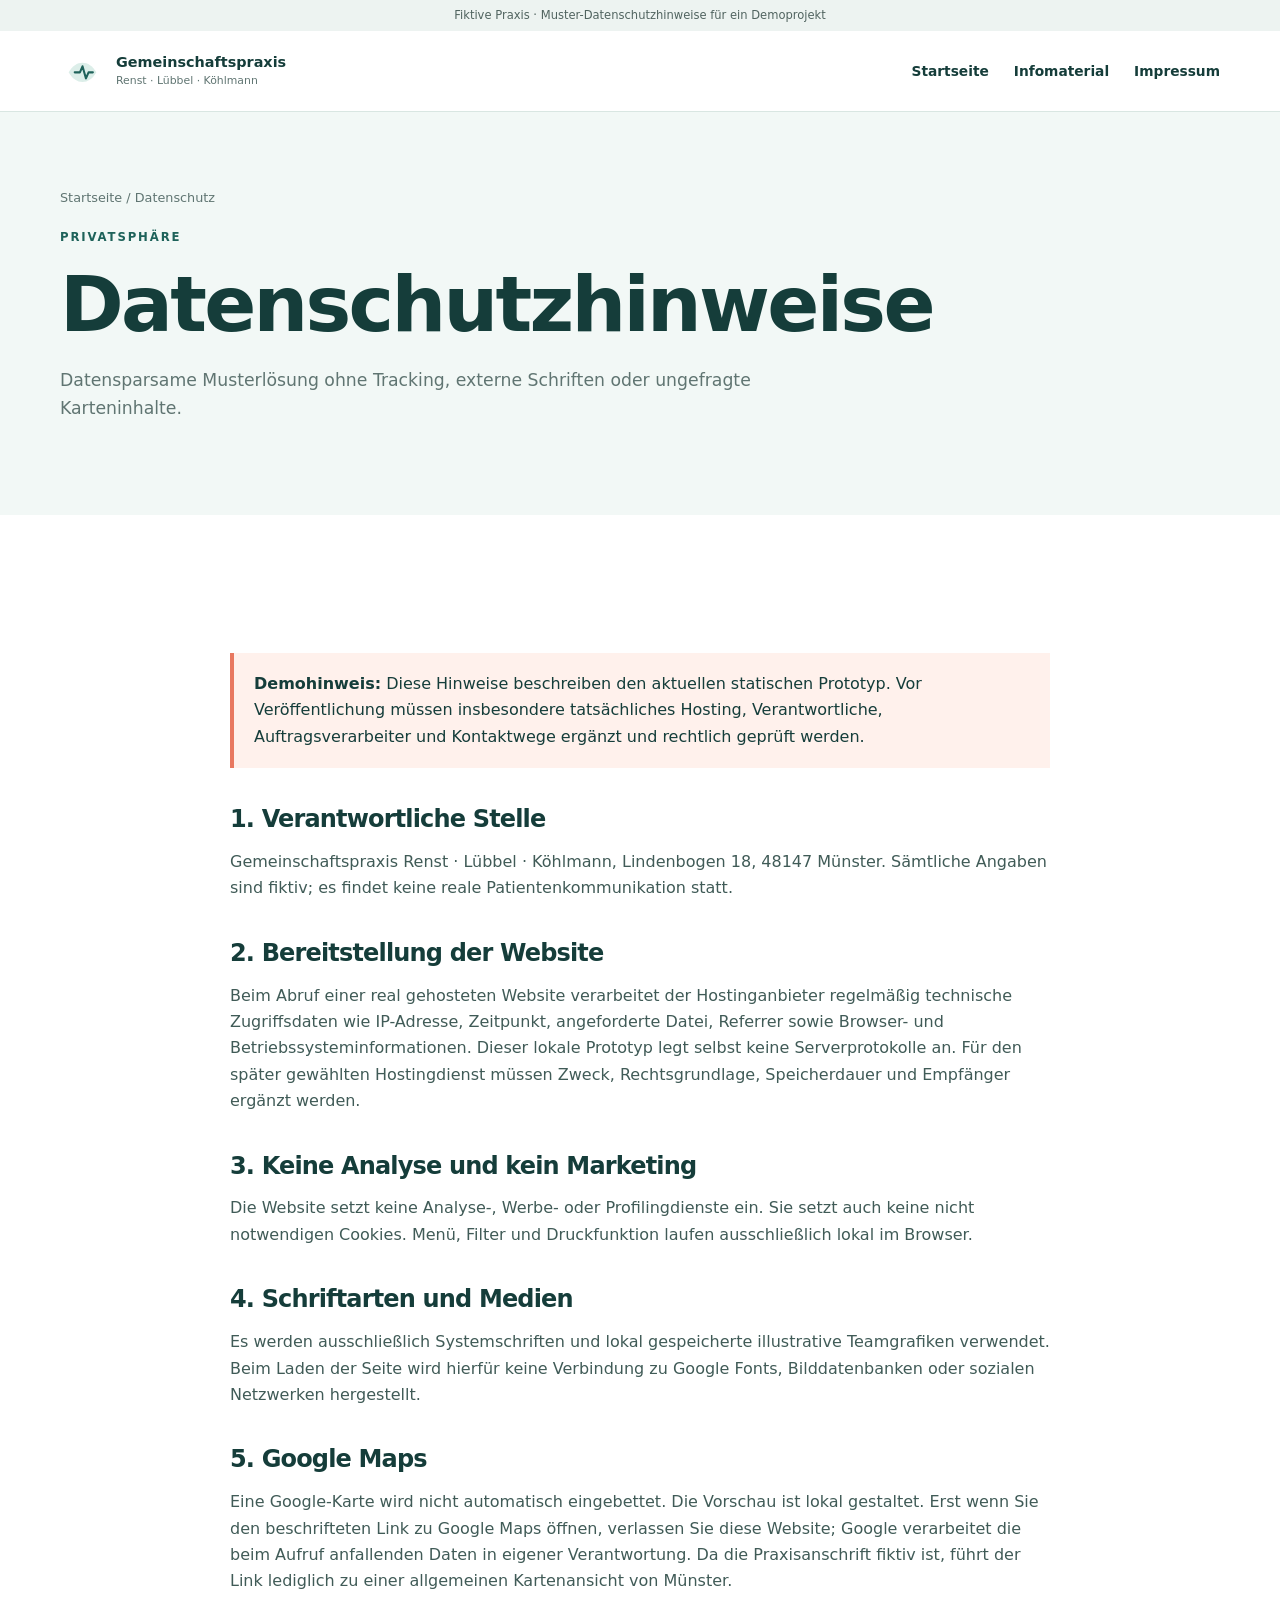
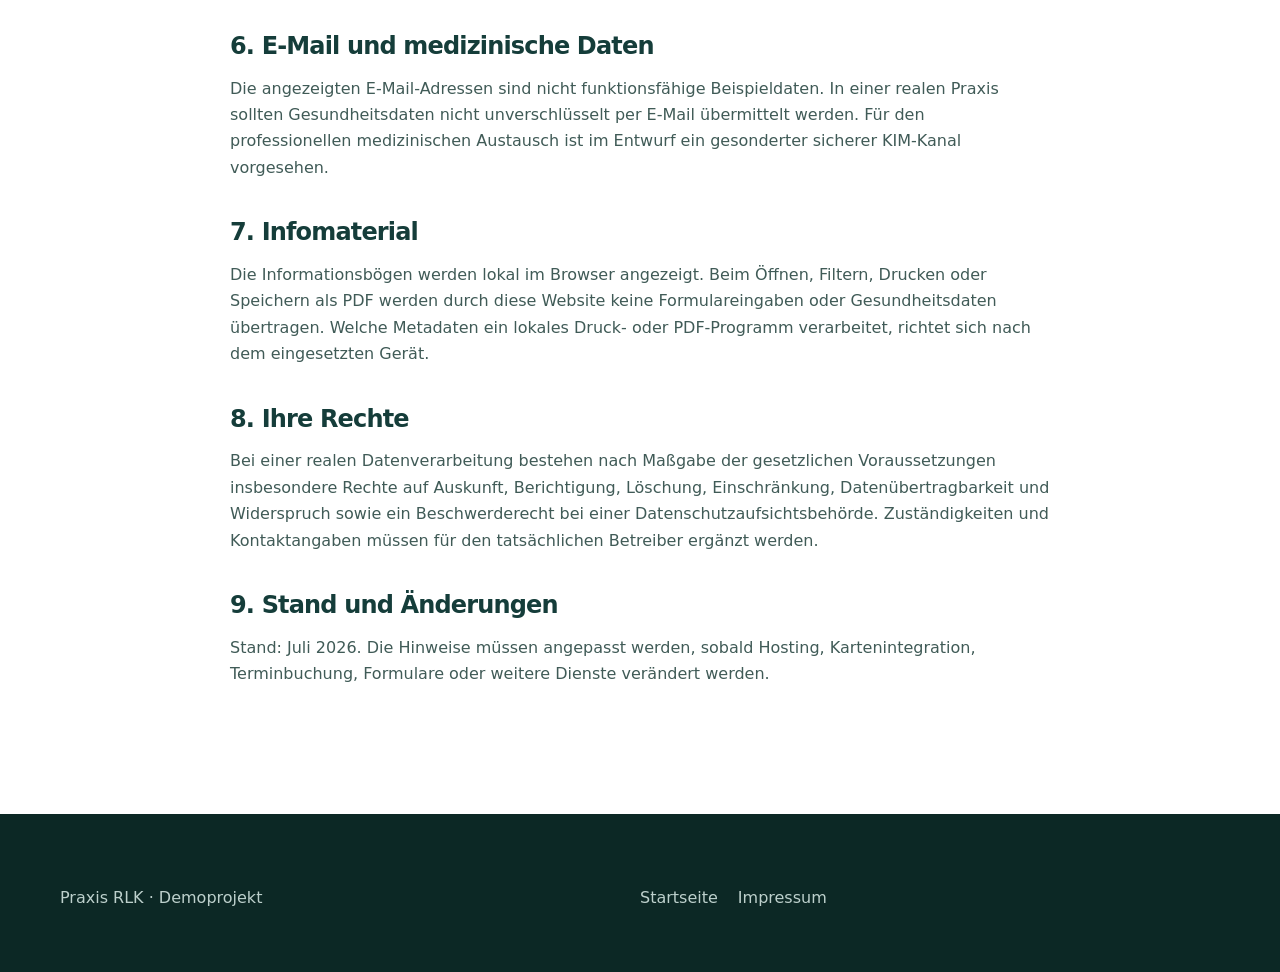
==== commit f636b5ad: "Merge branch 'main' into codex/website-anpassen-mit-fotos-und-informationen-j7r18i" ====
--- a/datenschutz.html
+++ b/datenschutz.html
@@ -21,16 +21,7 @@
             ><small>Renst · Lübbel · Köhlmann</small></span
           ></a
         >
-        <button
-          class="menu-toggle"
-          type="button"
-          aria-expanded="false"
-          aria-controls="main-nav"
-        >
-          <span></span><span></span><span></span
-          ><span class="sr-only">Menü öffnen</span>
-        </button>
-        <nav class="main-nav" id="main-nav" aria-label="Hauptnavigation">
+        <nav class="main-nav">
           <a href="index.html">Startseite</a
           ><a href="infomaterial.html">Infomaterial</a
           ><a href="impressum.html">Impressum</a>
--- a/styles.css
+++ b/styles.css
@@ -947,279 +947,3 @@
     transition: none !important;
   }
 }
-
-/* Ruhige Portal-Startseite und klar getrennte Inhaltsseiten */
-body {
-  font-size: 17px;
-  line-height: 1.7;
-}
-h1,
-h2,
-h3,
-body {
-  font-family:
-    Inter,
-    ui-sans-serif,
-    system-ui,
-    -apple-system,
-    "Segoe UI",
-    sans-serif;
-}
-h1 {
-  font-size: clamp(3rem, 5.2vw, 5rem);
-}
-h2 {
-  font-size: clamp(2rem, 3.2vw, 3rem);
-}
-.landing {
-  padding: 105px 0 90px;
-  background: var(--cream);
-}
-.landing-grid {
-  display: grid;
-  grid-template-columns: 1.3fr 0.7fr;
-  align-items: end;
-  gap: 90px;
-}
-.landing-grid .lead {
-  max-width: 680px;
-}
-.landing-panel {
-  padding: 34px;
-  border-top: 4px solid var(--coral);
-  background: #fff;
-  box-shadow: var(--shadow);
-}
-.landing-panel span,
-.landing-panel strong,
-.landing-panel small {
-  display: block;
-}
-.landing-panel span {
-  color: var(--muted);
-  font-size: 0.78rem;
-  text-transform: uppercase;
-  letter-spacing: 0.12em;
-}
-.landing-panel strong {
-  margin: 18px 0;
-  font-size: 1.35rem;
-  line-height: 1.45;
-}
-.landing-panel small {
-  color: var(--muted);
-}
-.portal-section {
-  padding: 85px 0 110px;
-}
-.portal-intro {
-  margin: 0 0 30px;
-  color: var(--muted);
-  font-size: 1rem;
-}
-.portal-grid {
-  display: grid;
-  grid-template-columns: repeat(3, 1fr);
-  border-top: 1px solid var(--line);
-  border-left: 1px solid var(--line);
-}
-.portal-grid > a {
-  min-height: 245px;
-  padding: 34px;
-  border-right: 1px solid var(--line);
-  border-bottom: 1px solid var(--line);
-  background: #fff;
-}
-.portal-grid > a:hover {
-  background: var(--pale);
-}
-.portal-grid span {
-  color: var(--coral);
-  font-size: 0.75rem;
-}
-.portal-grid h2 {
-  margin: 36px 0 10px;
-  font-size: 1.45rem;
-}
-.portal-grid p {
-  margin: 0 0 24px;
-  color: var(--muted);
-  font-size: 0.92rem;
-}
-.portal-grid b {
-  font-size: 0.85rem;
-}
-.content-split {
-  display: grid;
-  grid-template-columns: 1fr 0.85fr;
-  gap: 100px;
-  align-items: start;
-}
-.content-split article p {
-  color: var(--muted);
-}
-.dark-card {
-  color: #fff;
-  background: var(--ink);
-}
-.dark-card h2 {
-  margin-bottom: 22px;
-  font-size: 1.55rem;
-}
-.simple-section-title {
-  margin-bottom: 28px;
-  font-size: 1.65rem;
-}
-.second-title {
-  margin-top: 75px;
-}
-.pro-section {
-  color: #fff;
-  background: var(--ink);
-}
-.pro-section .professional-contact {
-  margin-top: 0;
-  padding: 0;
-}
-
-/* Ausführliche, druckfreundliche Informationsbögen */
-.info-sheet {
-  max-width: 900px;
-  padding: 80px 52px;
-}
-.sheet-header {
-  margin-bottom: 40px;
-  padding-bottom: 32px;
-}
-.sheet-header h1 {
-  max-width: 760px;
-  font-size: clamp(2.35rem, 4vw, 3.35rem);
-}
-.sheet-lead {
-  margin: 0 0 36px;
-  color: #405b57;
-  font-size: 1.1rem;
-  line-height: 1.75;
-}
-.sheet-body {
-  font-size: 1rem;
-  line-height: 1.75;
-}
-.sheet-body > h2 {
-  margin: 44px 0 14px;
-  font-size: 1.45rem;
-}
-.sheet-body > p {
-  max-width: 72ch;
-}
-.sheet-body ol {
-  margin: 22px 0 34px;
-  padding-left: 1.4rem;
-}
-.sheet-body li {
-  padding-left: 10px;
-  margin-bottom: 15px;
-}
-.sheet-columns {
-  display: grid;
-  grid-template-columns: 1fr 1fr;
-  gap: 48px;
-  margin: 45px 0;
-  padding: 36px 0;
-  border-top: 1px solid var(--line);
-  border-bottom: 1px solid var(--line);
-}
-.sheet-columns h2 {
-  margin: 0 0 12px;
-  font-size: 1.25rem;
-}
-.sheet-columns p {
-  margin: 0;
-  color: #405b57;
-}
-.sheet .notice {
-  margin: 38px 0;
-  padding: 24px 28px;
-}
-.sheet-actions {
-  padding-top: 20px;
-  border-top: 1px solid var(--line);
-}
-.material-card {
-  min-height: 270px;
-  padding: 30px;
-}
-.material-card h2 {
-  margin-top: 26px;
-  line-height: 1.3;
-}
-
-@page {
-  size: A4;
-  margin: 18mm;
-}
-@media print {
-  .info-sheet {
-    width: auto;
-    max-width: none;
-    min-height: 260mm;
-    padding: 0;
-  }
-  .sheet-header h1 {
-    font-size: 25pt;
-  }
-  .sheet-lead {
-    font-size: 11pt;
-  }
-  .sheet-body {
-    font-size: 10.5pt;
-    line-height: 1.55;
-  }
-  .sheet-body > h2 {
-    margin-top: 8mm;
-    font-size: 15pt;
-  }
-  .sheet-columns {
-    gap: 10mm;
-    margin: 8mm 0;
-    padding: 7mm 0;
-  }
-  .notice {
-    background: #f5f5f5 !important;
-    print-color-adjust: exact;
-  }
-}
-@media (max-width: 980px) {
-  .landing-grid,
-  .content-split {
-    grid-template-columns: 1fr;
-    gap: 45px;
-  }
-  .portal-grid {
-    grid-template-columns: repeat(2, 1fr);
-  }
-}
-@media (max-width: 640px) {
-  body {
-    font-size: 16px;
-  }
-  .landing {
-    padding: 65px 0;
-  }
-  .portal-section {
-    padding: 60px 0 80px;
-  }
-  .portal-grid {
-    grid-template-columns: 1fr;
-  }
-  .portal-grid > a {
-    min-height: 210px;
-  }
-  .info-sheet {
-    padding: 55px 0;
-  }
-  .sheet-columns {
-    grid-template-columns: 1fr;
-    gap: 32px;
-  }
-}
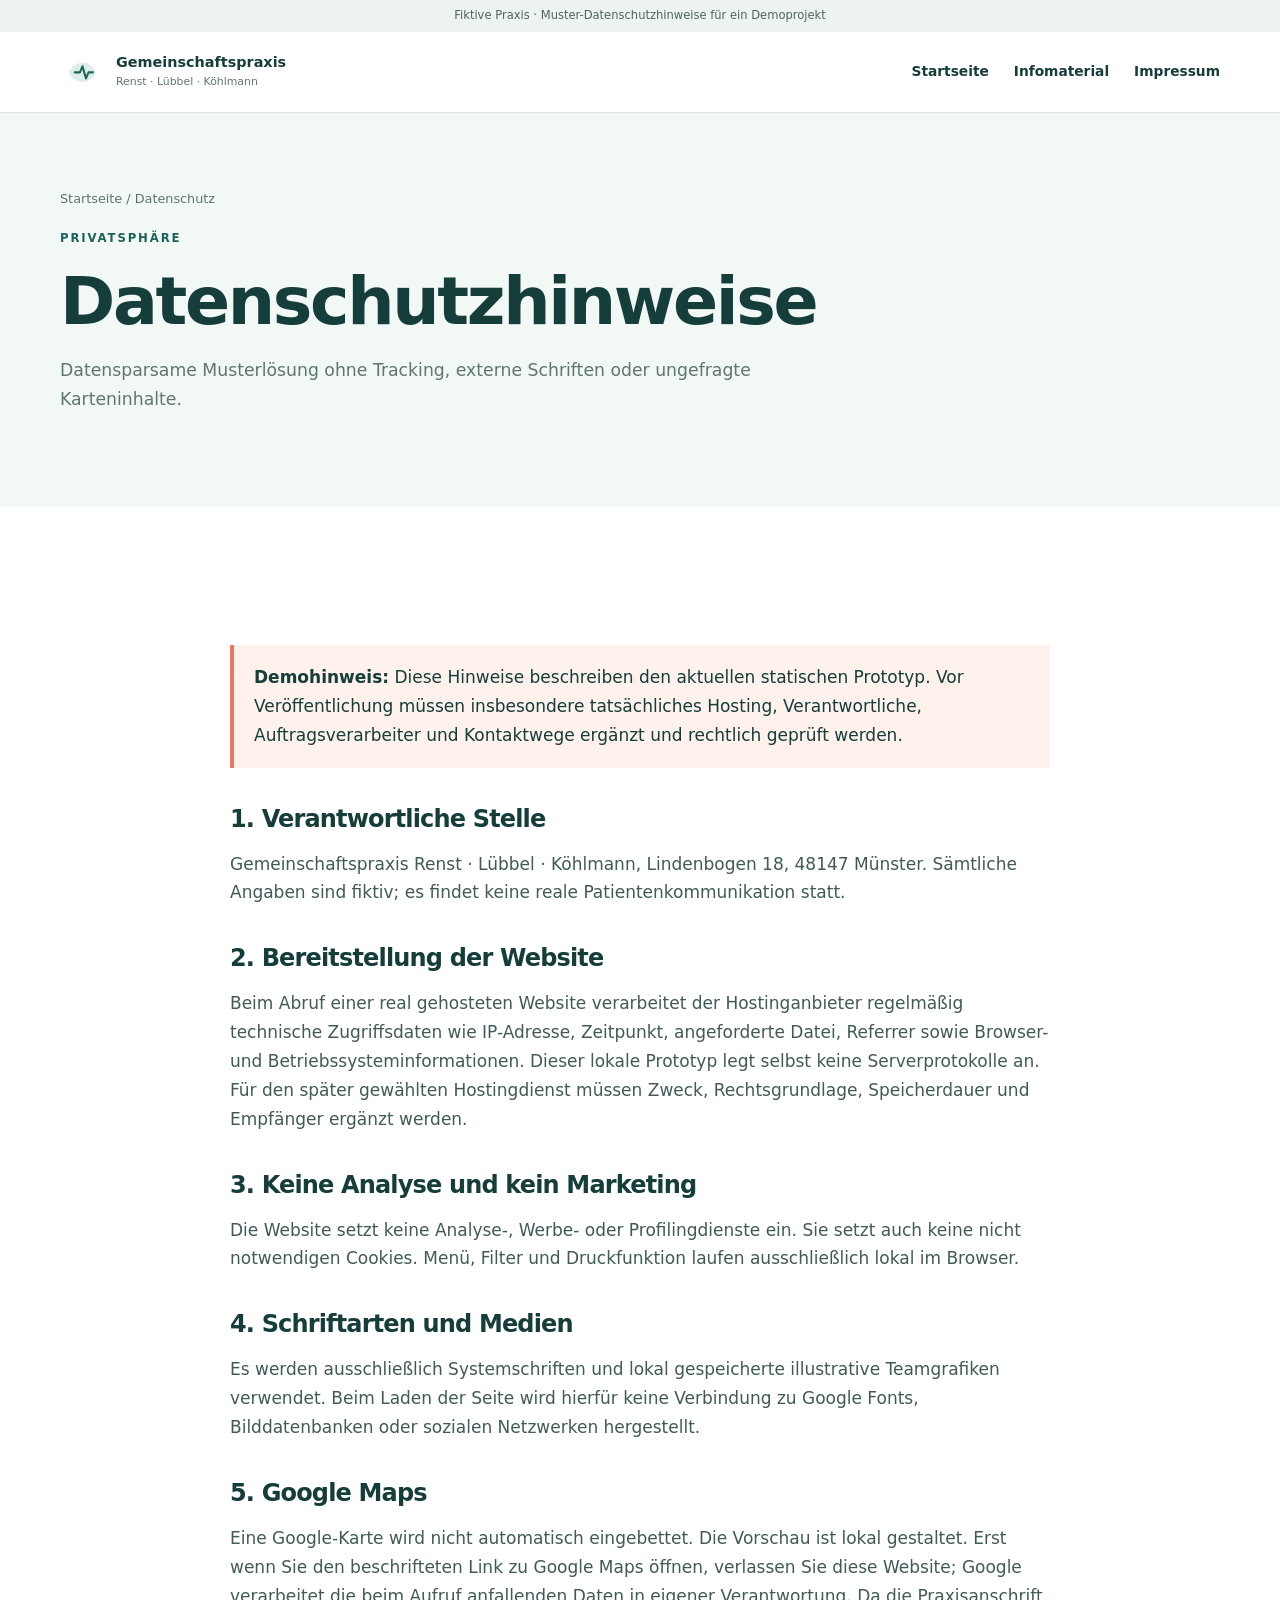
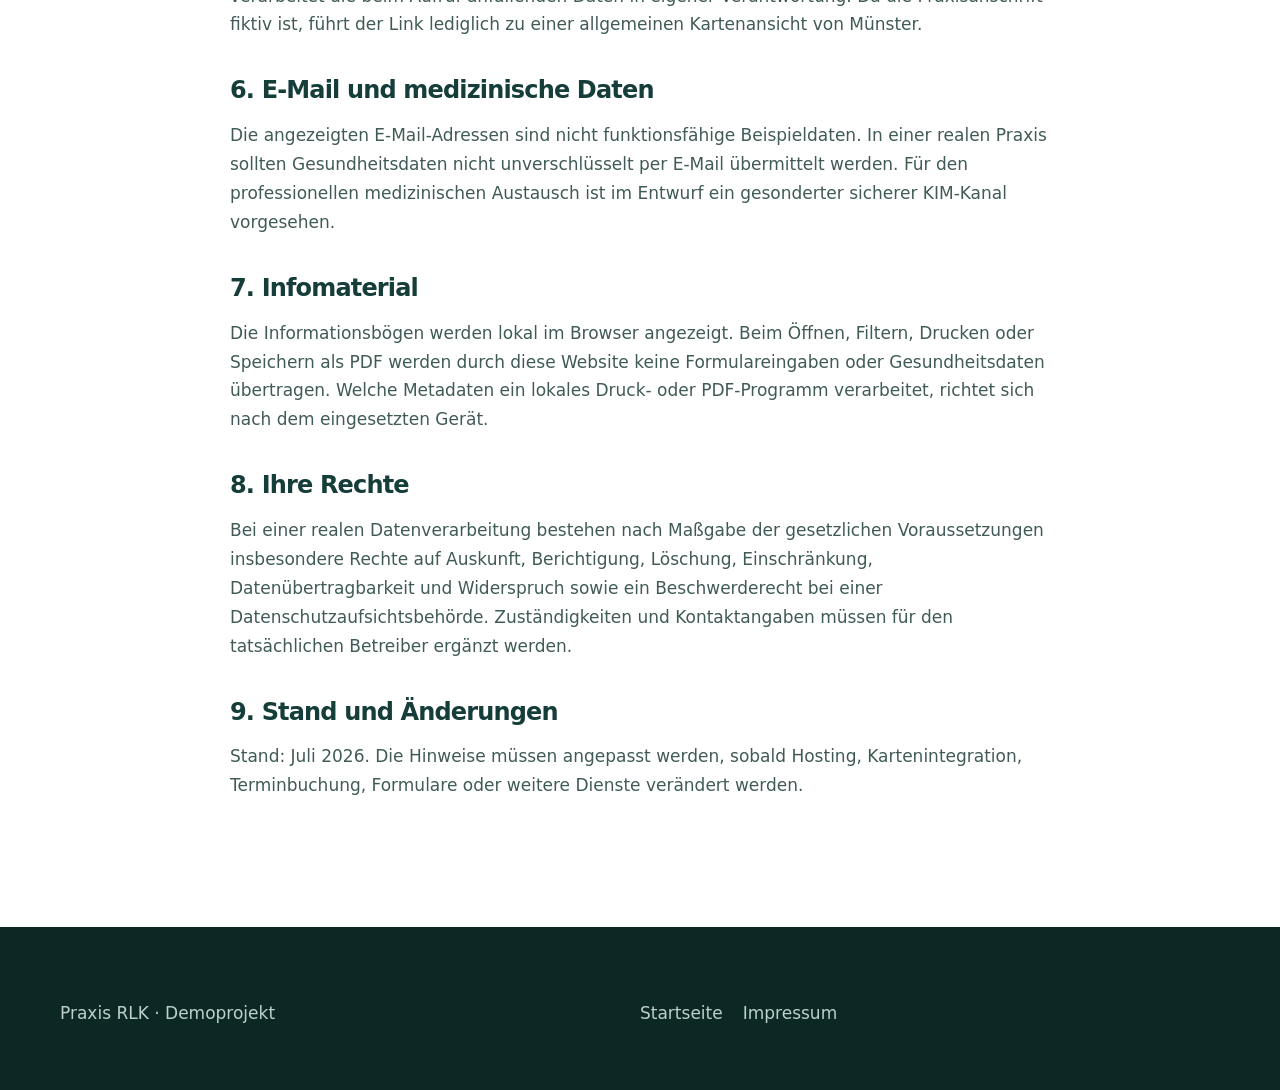
==== commit ebbba59b: "Rewrite patient guides as detailed prose" ====
--- a/datenschutz.html
+++ b/datenschutz.html
@@ -21,7 +21,16 @@
             ><small>Renst · Lübbel · Köhlmann</small></span
           ></a
         >
-        <nav class="main-nav">
+        <button
+          class="menu-toggle"
+          type="button"
+          aria-expanded="false"
+          aria-controls="main-nav"
+        >
+          <span></span><span></span><span></span
+          ><span class="sr-only">Menü öffnen</span>
+        </button>
+        <nav class="main-nav" id="main-nav" aria-label="Hauptnavigation">
           <a href="index.html">Startseite</a
           ><a href="infomaterial.html">Infomaterial</a
           ><a href="impressum.html">Impressum</a>
--- a/styles.css
+++ b/styles.css
@@ -947,3 +947,294 @@
     transition: none !important;
   }
 }
+
+/* Ruhige Portal-Startseite und klar getrennte Inhaltsseiten */
+body {
+  font-size: 17px;
+  line-height: 1.7;
+}
+h1,
+h2,
+h3,
+body {
+  font-family:
+    Inter,
+    ui-sans-serif,
+    system-ui,
+    -apple-system,
+    "Segoe UI",
+    sans-serif;
+}
+h1 {
+  font-size: clamp(3rem, 5.2vw, 5rem);
+}
+h2 {
+  font-size: clamp(2rem, 3.2vw, 3rem);
+}
+.landing {
+  padding: 105px 0 90px;
+  background: var(--cream);
+}
+.landing-grid {
+  display: grid;
+  grid-template-columns: 1.3fr 0.7fr;
+  align-items: end;
+  gap: 90px;
+}
+.landing-grid .lead {
+  max-width: 680px;
+}
+.landing-panel {
+  padding: 34px;
+  border-top: 4px solid var(--coral);
+  background: #fff;
+  box-shadow: var(--shadow);
+}
+.landing-panel span,
+.landing-panel strong,
+.landing-panel small {
+  display: block;
+}
+.landing-panel span {
+  color: var(--muted);
+  font-size: 0.78rem;
+  text-transform: uppercase;
+  letter-spacing: 0.12em;
+}
+.landing-panel strong {
+  margin: 18px 0;
+  font-size: 1.35rem;
+  line-height: 1.45;
+}
+.landing-panel small {
+  color: var(--muted);
+}
+.portal-section {
+  padding: 85px 0 110px;
+}
+.portal-intro {
+  margin: 0 0 30px;
+  color: var(--muted);
+  font-size: 1rem;
+}
+.portal-grid {
+  display: grid;
+  grid-template-columns: repeat(3, 1fr);
+  border-top: 1px solid var(--line);
+  border-left: 1px solid var(--line);
+}
+.portal-grid > a {
+  min-height: 245px;
+  padding: 34px;
+  border-right: 1px solid var(--line);
+  border-bottom: 1px solid var(--line);
+  background: #fff;
+}
+.portal-grid > a:hover {
+  background: var(--pale);
+}
+.portal-grid span {
+  color: var(--coral);
+  font-size: 0.75rem;
+}
+.portal-grid h2 {
+  margin: 36px 0 10px;
+  font-size: 1.45rem;
+}
+.portal-grid p {
+  margin: 0 0 24px;
+  color: var(--muted);
+  font-size: 0.92rem;
+}
+.portal-grid b {
+  font-size: 0.85rem;
+}
+.content-split {
+  display: grid;
+  grid-template-columns: 1fr 0.85fr;
+  gap: 100px;
+  align-items: start;
+}
+.content-split article p {
+  color: var(--muted);
+}
+.dark-card {
+  color: #fff;
+  background: var(--ink);
+}
+.dark-card h2 {
+  margin-bottom: 22px;
+  font-size: 1.55rem;
+}
+.simple-section-title {
+  margin-bottom: 28px;
+  font-size: 1.65rem;
+}
+.second-title {
+  margin-top: 75px;
+}
+.pro-section {
+  color: #fff;
+  background: var(--ink);
+}
+.pro-section .professional-contact {
+  margin-top: 0;
+  padding: 0;
+}
+
+/* Ausführliche, druckfreundliche Informationsbögen */
+.info-sheet {
+  max-width: 900px;
+  padding: 80px 52px;
+}
+.sheet-header {
+  margin-bottom: 40px;
+  padding-bottom: 32px;
+}
+.sheet-header h1 {
+  max-width: 760px;
+  font-size: clamp(2.35rem, 4vw, 3.35rem);
+}
+.sheet-lead {
+  margin: 0 0 36px;
+  color: #405b57;
+  font-size: 1.1rem;
+  line-height: 1.75;
+}
+.sheet-body {
+  font-size: 1rem;
+  line-height: 1.75;
+}
+.sheet-body > h2 {
+  margin: 44px 0 14px;
+  font-size: 1.45rem;
+}
+.sheet-body > p {
+  max-width: 72ch;
+}
+.prose-sheet > p:not(.sheet-meta) {
+  max-width: 68ch;
+  margin: 0 0 1.35rem;
+  text-wrap: pretty;
+}
+.prose-sheet > h2 {
+  max-width: 68ch;
+}
+.prose-sheet .sheet-lead {
+  margin-bottom: 2.25rem;
+  font-size: 1.12rem;
+}
+.prose-sheet .notice {
+  max-width: 68ch;
+}
+.sheet-body ol {
+  margin: 22px 0 34px;
+  padding-left: 1.4rem;
+}
+.sheet-body li {
+  padding-left: 10px;
+  margin-bottom: 15px;
+}
+.sheet-columns {
+  display: grid;
+  grid-template-columns: 1fr 1fr;
+  gap: 48px;
+  margin: 45px 0;
+  padding: 36px 0;
+  border-top: 1px solid var(--line);
+  border-bottom: 1px solid var(--line);
+}
+.sheet-columns h2 {
+  margin: 0 0 12px;
+  font-size: 1.25rem;
+}
+.sheet-columns p {
+  margin: 0;
+  color: #405b57;
+}
+.sheet .notice {
+  margin: 38px 0;
+  padding: 24px 28px;
+}
+.sheet-actions {
+  padding-top: 20px;
+  border-top: 1px solid var(--line);
+}
+.material-card {
+  min-height: 270px;
+  padding: 30px;
+}
+.material-card h2 {
+  margin-top: 26px;
+  line-height: 1.3;
+}
+
+@page {
+  size: A4;
+  margin: 18mm;
+}
+@media print {
+  .info-sheet {
+    width: auto;
+    max-width: none;
+    min-height: 260mm;
+    padding: 0;
+  }
+  .sheet-header h1 {
+    font-size: 25pt;
+  }
+  .sheet-lead {
+    font-size: 11pt;
+  }
+  .sheet-body {
+    font-size: 10.5pt;
+    line-height: 1.55;
+  }
+  .sheet-body > h2 {
+    margin-top: 8mm;
+    font-size: 15pt;
+  }
+  .sheet-columns {
+    gap: 10mm;
+    margin: 8mm 0;
+    padding: 7mm 0;
+  }
+  .notice {
+    background: #f5f5f5 !important;
+    print-color-adjust: exact;
+  }
+}
+@media (max-width: 980px) {
+  .landing-grid,
+  .content-split {
+    grid-template-columns: 1fr;
+    gap: 45px;
+  }
+  .portal-grid {
+    grid-template-columns: repeat(2, 1fr);
+  }
+}
+@media (max-width: 640px) {
+  body {
+    font-size: 16px;
+  }
+  .landing {
+    padding: 65px 0;
+  }
+  .portal-section {
+    padding: 60px 0 80px;
+  }
+  .portal-grid {
+    grid-template-columns: 1fr;
+  }
+  .portal-grid > a {
+    min-height: 210px;
+  }
+  .info-sheet {
+    padding: 55px 0;
+  }
+  .sheet-columns {
+    grid-template-columns: 1fr;
+    gap: 32px;
+  }
+}
